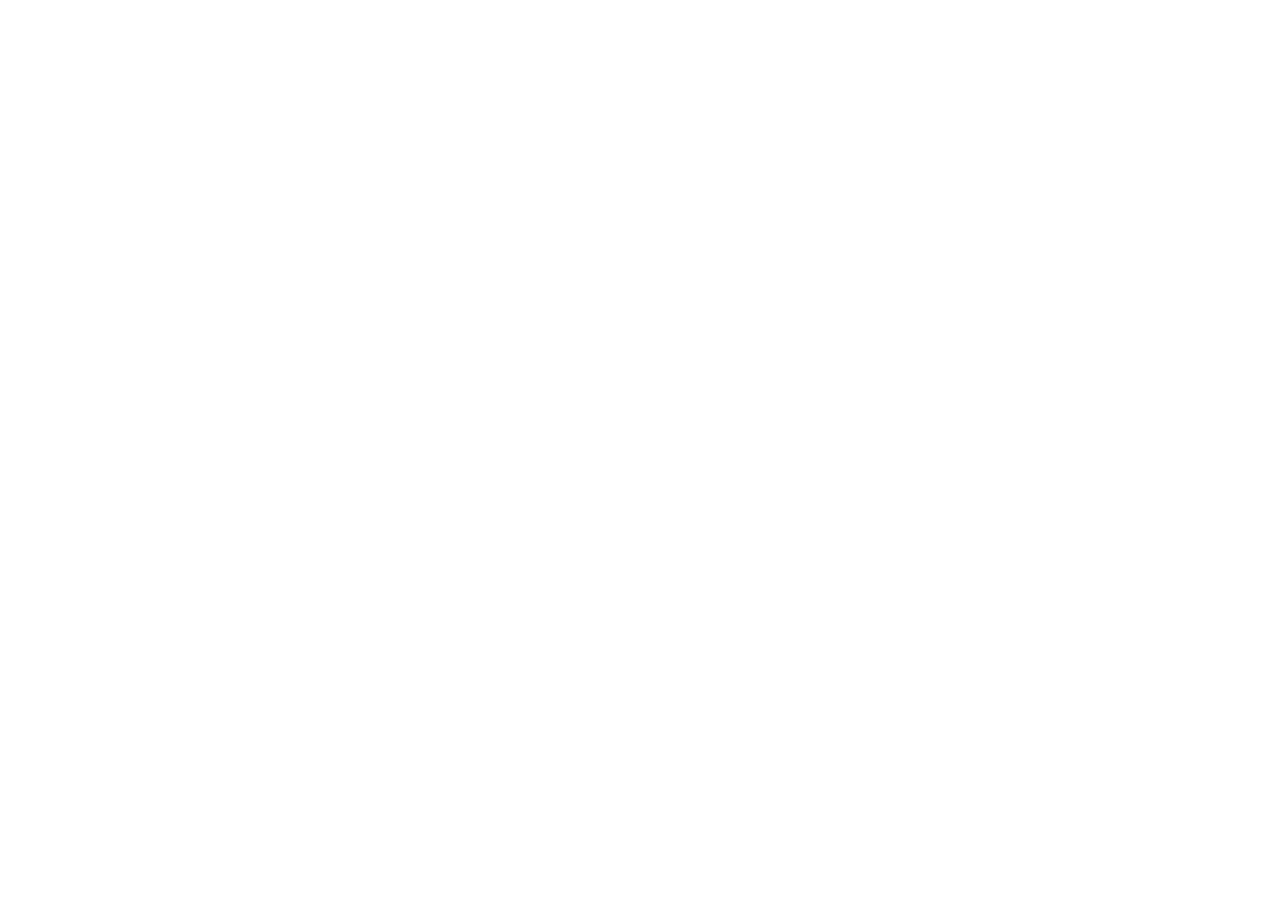
==== index.html @ a4c80faf "Create index.html" ====
<!doctype html><html lang="en-GB"><head><meta charset="utf-8"><meta name="viewport" content="width=device-width,initial-scale=1"><title>Project Nightmare</title><link rel="stylesheet" href="css/main.css"></head><body data-page="dashboard"><div id="app"></div><script type="module" src="js/app.js"></script></body></html>
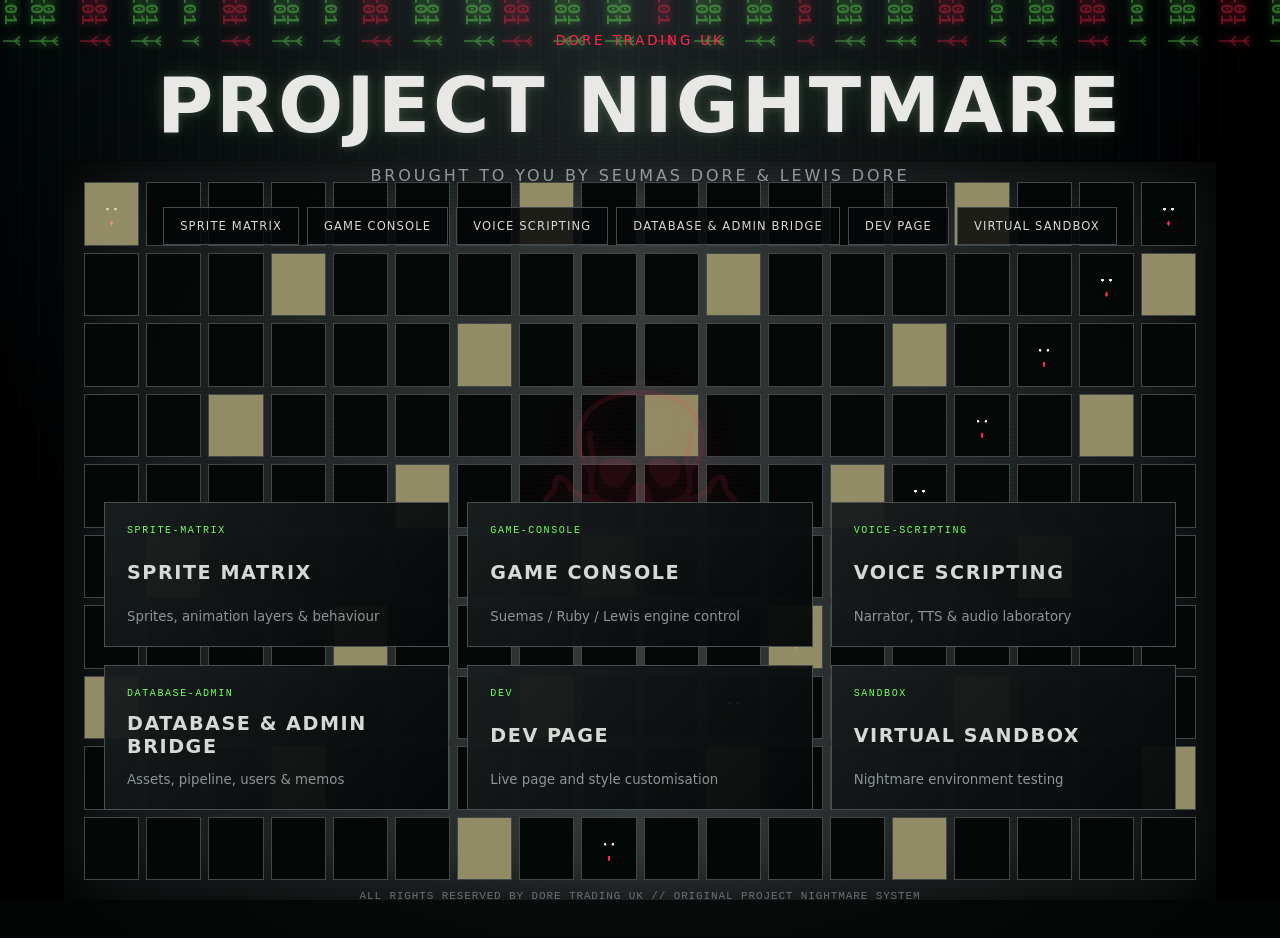
==== commit f5b2d0b8: "Enable Nightmare visual system on dashboard" ====
--- a/index.html
+++ b/index.html
@@ -1 +1 @@
-<!doctype html><html lang="en-GB"><head><meta charset="utf-8"><meta name="viewport" content="width=device-width,initial-scale=1"><title>Project Nightmare</title><link rel="stylesheet" href="css/main.css"></head><body data-page="dashboard"><div id="app"></div><script type="module" src="js/app.js"></script></body></html>+<!doctype html><html lang="en-GB"><head><meta charset="utf-8"><meta name="viewport" content="width=device-width,initial-scale=1"><title>Project Nightmare</title><link rel="stylesheet" href="css/main.css"><link rel="stylesheet" href="css/nightmare.css"></head><body data-page="dashboard"><div id="app"></div><script type="module" src="js/app.js"></script></body></html>
--- a/css/main.css
+++ b/css/main.css
@@ -0,0 +1 @@
+:root{--night:#050609;--panel:#0d1015;--panel2:#151a20;--ink:#d7d9dc;--muted:#777e87;--acid:#79ff4f;--blood:#ff304f;--signal:#42d9ff}*{box-sizing:border-box}html,body{margin:0;min-height:100%;background:var(--night);color:var(--ink);font-family:system-ui,sans-serif}a{color:inherit;text-decoration:none}.screen-card,.console-panel{border:1px solid #30363d;background:linear-gradient(145deg,var(--panel2),var(--panel));transition:.25s}.screen-card:hover,.console-panel:hover{transform:translateY(-3px);box-shadow:0 0 24px rgba(121,255,79,.18);border-color:var(--acid)}
--- a/css/nightmare.css
+++ b/css/nightmare.css
@@ -0,0 +1 @@
+:root{--black:#030405;--steel:#171b1d;--steel2:#242a2d;--acid:#72ff62;--red:#ff294d;--cyan:#61e7ff;--paper:#d7d9d5}body{overflow-x:hidden;background:#020303;color:var(--paper)}.nightmare-shell{position:relative;min-height:100vh;isolation:isolate;overflow:hidden;background:radial-gradient(circle at 50% 25%,#252a2b 0,#0d1011 45%,#020303 100%)}.nightmare-shell:before{content:"";position:fixed;inset:0;z-index:-4;background:linear-gradient(180deg,rgba(0,0,0,.15),rgba(0,0,0,.72)),repeating-linear-gradient(90deg,transparent 0 18px,rgba(255,255,255,.018) 19px 20px),linear-gradient(90deg,#111718,#303638 48%,#0a0d0e);filter:contrast(1.12)}.nightmare-shell:after{content:"";position:fixed;inset:0;z-index:-1;pointer-events:none;background:radial-gradient(ellipse at center,transparent 35%,rgba(0,0,0,.72) 100%),repeating-linear-gradient(0deg,rgba(255,255,255,.012) 0 1px,transparent 1px 4px);mix-blend-mode:screen}.nightmare-header{position:relative;z-index:5;padding:30px 5vw 10px;text-align:center;text-transform:uppercase;letter-spacing:.18em}.nightmare-header h1{font-size:clamp(2.4rem,6vw,6rem);margin:.15em 0;color:#e8e9e6;text-shadow:0 0 8px rgba(255,255,255,.18),0 0 28px rgba(114,255,98,.12)}.nightmare-header small{color:var(--red)}.nightmare-header p{color:#92999b}.nightmare-nav{display:flex;flex-wrap:wrap;justify-content:center;gap:8px;margin:22px auto;max-width:1100px}.nightmare-nav a{padding:11px 16px;border:1px solid #454c4e;background:rgba(5,7,8,.82);font-size:.72rem;letter-spacing:.1em;transition:.2s}.nightmare-nav a:hover{border-color:var(--acid);color:var(--acid);box-shadow:0 0 18px rgba(114,255,98,.3),inset 0 0 18px rgba(114,255,98,.06);transform:translateY(-2px)}.building{position:fixed;z-index:-3;inset:18% 5% 0;display:grid;grid-template-columns:repeat(18,1fr);grid-template-rows:repeat(10,1fr);gap:7px;padding:20px;background:linear-gradient(90deg,#111516,#363b3c 50%,#111415);box-shadow:inset 0 0 80px #000}.window{position:relative;background:#050606;border:1px solid #414647;overflow:hidden}.window.light:after{content:"";position:absolute;inset:0;background:#c8c08a;opacity:.72;animation:flicker 3.7s infinite}.window.face:before{content:"";position:absolute;inset:15% 25%;background:radial-gradient(circle at 35% 40%,#eee 0 4%,transparent 5%),radial-gradient(circle at 65% 40%,#eee 0 4%,transparent 5%),radial-gradient(ellipse at 50% 73%,var(--red) 0 5%,transparent 7%);filter:blur(.2px);animation:watch 5s infinite}.code-rain{position:fixed;inset:0;z-index:1;pointer-events:none;overflow:hidden;opacity:.42}.glyph{position:absolute;top:-15vh;color:var(--acid);font:700 18px monospace;writing-mode:vertical-rl;animation:rain linear infinite;text-shadow:0 0 9px var(--acid)}.glyph:nth-child(3n){color:var(--red);text-shadow:0 0 9px var(--red)}.jester{position:fixed;z-index:2;left:50%;top:54%;transform:translate(-50%,-50%);font-size:min(22vw,250px);color:var(--red);filter:drop-shadow(0 0 16px #f24);opacity:.12;animation:jesterPulse 2.8s steps(3) infinite}.screen-grid{position:relative;z-index:4;display:grid;grid-template-columns:repeat(3,minmax(0,1fr));gap:18px;max-width:1200px;margin:25vh auto 80px;padding:0 5vw}.screen-card{min-height:145px;padding:22px;display:flex;flex-direction:column;justify-content:space-between;background:linear-gradient(135deg,rgba(25,30,31,.96),rgba(5,7,8,.96));border:1px solid #4a5051;position:relative;overflow:hidden}.screen-card:before{content:"";position:absolute;inset:0;background:linear-gradient(120deg,transparent 35%,rgba(114,255,98,.08) 50%,transparent 65%);transform:translateX(-120%);transition:.5s}.screen-card:hover:before{transform:translateX(120%)}.screen-card:hover{border-color:var(--acid);box-shadow:0 0 28px rgba(114,255,98,.25),inset 0 0 30px rgba(114,255,98,.04);transform:translateY(-5px)}.screen-card span{font:10px monospace;color:var(--acid);letter-spacing:.16em}.screen-card strong{font-size:1.2rem;letter-spacing:.08em}.screen-card small{color:#8d9597}.dashboard-footer{position:relative;z-index:4;text-align:center;padding:0 5vw 35px;color:#687073;font:11px monospace;letter-spacing:.08em}.console-grid{position:relative;z-index:4;display:grid;grid-template-columns:repeat(2,minmax(0,1fr));gap:18px;max-width:1200px;margin:35px auto;padding:0 5vw}.console-panel{min-height:190px;padding:20px;background:rgba(9,12,13,.9);border:1px solid #3b4244;box-shadow:inset 0 0 35px rgba(0,0,0,.55)}.console-panel header{color:var(--acid);font:700 11px monospace;letter-spacing:.15em;margin-bottom:30px}@keyframes flicker{0%,18%,20%,24%,55%,100%{opacity:.7}19%,23%,54%{opacity:.08}}@keyframes watch{0%,30%,55%,100%{opacity:0}32%,53%{opacity:.9}}@keyframes rain{to{transform:translateY(125vh)}}@keyframes jesterPulse{0%,100%{transform:translate(-50%,-50%) scale(1);opacity:.08}50%{transform:translate(-50%,-50%) scale(1.06);opacity:.2}}@media(max-width:800px){.screen-grid,.console-grid{grid-template-columns:1fr}.building{inset:30% 2% 0;grid-template-columns:repeat(9,1fr)}.screen-grid{margin-top:18vh}}
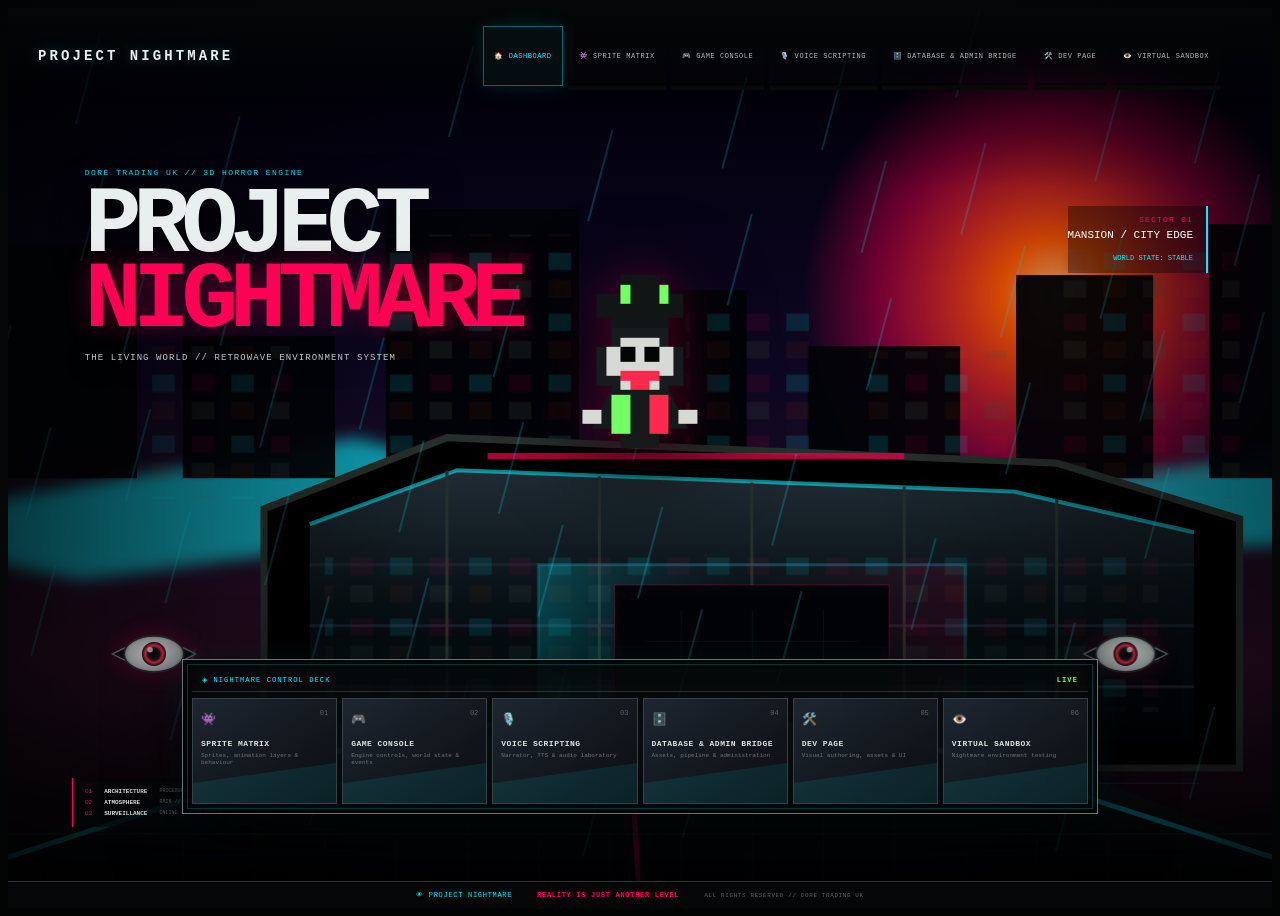
==== commit d92d5a1a: "Load dedicated cinematic dashboard styling" ====
--- a/index.html
+++ b/index.html
@@ -1 +1 @@
-<!doctype html><html lang="en-GB"><head><meta charset="utf-8"><meta name="viewport" content="width=device-width,initial-scale=1"><title>Project Nightmare</title><link rel="stylesheet" href="css/main.css"><link rel="stylesheet" href="css/nightmare.css"></head><body data-page="dashboard"><div id="app"></div><script type="module" src="js/app.js"></script></body></html>+<!doctype html><html lang="en-GB"><head><meta charset="utf-8"><meta name="viewport" content="width=device-width,initial-scale=1"><title>Project Nightmare</title><link rel="stylesheet" href="css/main.css"><link rel="stylesheet" href="css/nightmare.css"><link rel="stylesheet" href="css/dashboard.css"></head><body data-page="dashboard"><div id="app"></div><script type="module" src="js/app.js"></script></body></html>
--- a/css/main.css
+++ b/css/main.css
@@ -1 +1,21 @@
-:root{--night:#050609;--panel:#0d1015;--panel2:#151a20;--ink:#d7d9dc;--muted:#777e87;--acid:#79ff4f;--blood:#ff304f;--signal:#42d9ff}*{box-sizing:border-box}html,body{margin:0;min-height:100%;background:var(--night);color:var(--ink);font-family:system-ui,sans-serif}a{color:inherit;text-decoration:none}.screen-card,.console-panel{border:1px solid #30363d;background:linear-gradient(145deg,var(--panel2),var(--panel));transition:.25s}.screen-card:hover,.console-panel:hover{transform:translateY(-3px);box-shadow:0 0 24px rgba(121,255,79,.18);border-color:var(--acid)}+
+.pack-panel{grid-column:1/-1}.pack-toolbar{display:grid;grid-template-columns:1fr 2fr;gap:18px}.pack-actions{display:flex;flex-wrap:wrap;gap:8px;align-content:start}.pack-fields{display:grid;grid-template-columns:repeat(5,1fr);gap:8px}.pack-fields label{font:9px monospace;color:#7f898c}.pack-fields input,.pack-fields select{width:100%;margin-top:6px;padding:9px;background:#090c0d;border:1px solid #354043;color:#d8dcda}.pack-status{margin:16px 0 8px;padding:10px;border:1px solid #293234;background:#080b0c;color:#79ff4f;font:10px monospace;letter-spacing:.06em}.pack-table{max-height:250px;overflow:auto;border-top:1px solid #252d2f}.pack-row{display:grid;grid-template-columns:30px 1fr 160px;gap:10px;padding:9px;border-bottom:1px solid #20282a;background:#070a0b;font:10px monospace}.pack-row span{color:#42d9ff}.pack-row strong{overflow:hidden;text-overflow:ellipsis;white-space:nowrap}.pack-row small{color:#687477}.pack-footer{display:flex;gap:8px;align-items:center;flex-wrap:wrap;padding-top:14px}@media(max-width:1100px){.pack-toolbar{grid-template-columns:1fr}.pack-fields{grid-template-columns:repeat(2,1fr)}}@media(max-width:600px){.pack-fields{grid-template-columns:1fr}.pack-row{grid-template-columns:25px 1fr}.pack-row small{display:none}}
+
+
+/* ASSET DATABASE CONSOLE */
+.asset-console{padding:22px;display:grid;gap:18px;max-width:1500px;margin:auto}
+.asset-console-head{display:flex;justify-content:space-between;gap:20px;align-items:flex-start;border-bottom:1px solid #293234;padding-bottom:16px}
+.asset-kicker{font:9px monospace;letter-spacing:.16em;color:#42d9ff}.asset-console-head h2{margin:7px 0 4px;font:700 25px monospace;letter-spacing:.08em}.asset-console-head p{margin:0;color:#778184;font:11px monospace}
+.console-leds{display:flex;align-items:center;gap:8px;font:9px monospace}.console-leds i{width:7px;height:7px;border-radius:50%;background:#79ff4f;box-shadow:0 0 9px #79ff4f;animation:dbPulse 1.8s infinite}.console-leds i:nth-child(2){animation-delay:.3s}.console-leds i:nth-child(3){animation-delay:.6s}.console-leds b{color:#79ff4f;margin-left:5px}
+.asset-console-frame{width:min(1050px,100%);margin:auto;padding:22px 28px 16px;background:linear-gradient(#161b1c,#080b0c);border:1px solid #3b4547;border-radius:7px;box-shadow:0 22px 55px #000a,inset 0 0 40px #000;position:relative}
+.crt-screen{height:310px;border:12px solid #252c2e;border-radius:20px 20px 13px 13px;background:#03100d;box-shadow:inset 0 0 35px #000,inset 0 0 5px #79ff4f,0 0 10px #000;overflow:hidden;position:relative;color:#79ff4f;font:11px monospace}
+.crt-screen:before{content:"";position:absolute;inset:0;background:radial-gradient(ellipse at center,#0a3329aa 0,#03100d 78%);pointer-events:none}.crt-scanlines{position:absolute;inset:0;background:repeating-linear-gradient(0deg,#fff0 0,#fff0 3px,#79ff4f09 4px,#79ff4f09 5px);animation:dbScan 7s linear infinite;pointer-events:none}
+.crt-header{position:relative;z-index:2;display:flex;justify-content:space-between;padding:10px 15px;border-bottom:1px solid #215b4a;color:#8aff69;font-size:9px}.crt-main{position:relative;z-index:2;display:grid;grid-template-columns:1fr 180px;gap:20px;padding:20px}.terminal-line{margin:0 0 13px;text-shadow:0 0 7px #79ff4f}.terminal-line.dim{color:#4eaa8a}.terminal-line b{color:#d8ffce}.terminal-bar{height:8px;border:1px solid #286b58;margin-top:24px}.terminal-bar span{display:block;height:100%;width:0;background:#79ff4f;box-shadow:0 0 10px #79ff4f;transition:width .2s}.crt-map{border:1px solid #286b58;display:grid;grid-template-columns:1fr 1fr;padding:12px;gap:9px;align-content:center;text-align:center;color:#4eaa8a}.crt-map b{grid-column:1/-1;font-size:55px;color:#79ff4f;text-shadow:0 0 12px #79ff4f;animation:dbSpin 5s linear infinite}
+.floppy-drive{height:54px;margin:10px auto 0;width:430px;max-width:80%;border:2px solid #252c2e;border-radius:2px;background:#111718;box-shadow:inset 0 0 10px #000;position:relative}.floppy-slot{position:absolute;top:8px;left:14%;right:14%;height:8px;background:#020303;border:1px solid #333}.floppy-label{position:absolute;left:20px;bottom:9px;font:7px monospace;color:#5c676a;letter-spacing:.12em}.floppy-light{position:absolute;right:20px;bottom:10px;width:6px;height:6px;background:#79ff4f;box-shadow:0 0 8px #79ff4f;animation:dbPulse 1.2s infinite}.asset-intake-status{display:grid;grid-template-columns:minmax(0,1fr) auto;gap:18px;align-items:center;margin:10px auto 0;padding:10px 14px;width:min(760px,92%);min-height:58px;background:#090c0d;border:1px solid #394244;border-radius:2px;box-shadow:inset 0 0 12px #000}.asset-intake-progress{min-width:0}.asset-intake-status .terminal-progress-wrap{margin-top:0}.asset-complete-indicator{display:flex;align-items:center;gap:9px;min-width:205px;opacity:0;visibility:hidden;transform:translateY(3px);transition:opacity .2s ease,transform .2s ease}.asset-complete-indicator.complete{opacity:1;visibility:visible;transform:translateY(0)}.asset-complete-indicator>span:last-child{display:grid;gap:2px}.asset-complete-indicator strong{font:700 10px monospace;color:#72ff62;letter-spacing:.08em}.asset-complete-indicator small{font:8px monospace;color:#9ca6a8;white-space:nowrap}.asset-folder-icon{position:relative;display:block;width:32px;height:25px;background:#72ff62;border:2px solid #b7ffad;border-radius:2px;box-shadow:0 0 12px #72ff6255}.asset-folder-icon:before{content:"";position:absolute;left:2px;top:-6px;width:13px;height:7px;background:#72ff62;border:2px solid #b7ffad;border-bottom:0;border-radius:2px 2px 0 0}.asset-folder-icon i{position:absolute;inset:4px 3px 3px;background:#132117;border-radius:1px}.asset-folder-icon b{position:absolute;right:-7px;bottom:-7px;display:grid;place-items:center;width:18px;height:18px;border-radius:50%;background:#72ff62;color:#071108;border:2px solid #c5ffc0;font:900 12px monospace;box-shadow:0 0 8px #72ff62aa}
+.asset-console-controls{display:grid;grid-template-columns:1fr 1.25fr;gap:14px}.asset-console-actions{display:flex;gap:8px;flex-wrap:wrap;align-items:center}.console-button{padding:11px 14px;border:1px solid #374346;background:#0a0e0f;color:#b6c0c1;font:9px monospace;letter-spacing:.08em;cursor:pointer}.console-button:hover{border-color:#42d9ff;color:#42d9ff;box-shadow:0 0 12px #42d9ff22}.console-button.primary{border-color:#79ff4f;color:#79ff4f}.asset-console-actions label{font:8px monospace;color:#778184}.asset-console-actions select{display:block;margin-top:5px;background:#080b0c;color:#cbd1d1;border:1px solid #354043;padding:9px;font:9px monospace}
+.asset-dropbay{min-height:90px;border:1px dashed #3c5558;background:#070a0b;display:flex;flex-direction:column;align-items:center;justify-content:center;text-align:center;cursor:pointer;transition:.2s}.asset-dropbay:hover,.asset-dropbay.active{border-color:#79ff4f;background:#091510;box-shadow:inset 0 0 30px #79ff4f0c}.asset-dropbay.active{transform:scale(1.01)}.drop-glyph{font-size:25px;color:#79ff4f;text-shadow:0 0 10px #79ff4f}.asset-dropbay strong{font:10px monospace;letter-spacing:.1em;color:#d7dedf}.asset-dropbay small{margin-top:7px;color:#687477;font:9px monospace}
+.asset-console-lower{display:grid;grid-template-columns:1fr 1.5fr 1fr;gap:12px}.source-tree,.db-queue,.db-log{min-height:190px;max-height:300px;overflow:auto;background:#06090a;padding:10px;font:9px monospace}.source-tree span{display:block;padding:5px;color:#6f7d80;border-bottom:1px solid #141b1d}.source-tree span:hover{color:#79ff4f}.db-empty{padding:35px 10px;text-align:center;color:#465154}.db-queue-row{display:grid;grid-template-columns:25px 1fr;gap:3px 8px;padding:7px;border-bottom:1px solid #1a2224}.db-queue-row span{grid-row:1/3;color:#42d9ff}.db-queue-row strong{color:#c8d0d1;overflow:hidden;text-overflow:ellipsis;white-space:nowrap}.db-queue-row small{color:#79ff4f;overflow:hidden;text-overflow:ellipsis;white-space:nowrap}.db-queue-row em{grid-column:2;color:#667275;font-style:normal}.db-log div{padding:5px 0;border-bottom:1px solid #151b1d;color:#708084}.db-log div:first-child{color:#79ff4f}
+@keyframes dbPulse{50%{opacity:.35;transform:scale(.8)}}@keyframes dbScan{to{transform:translateY(5px)}}@keyframes dbSpin{to{transform:rotate(360deg)}}@media(max-width:900px){.asset-console-controls,.asset-console-lower{grid-template-columns:1fr}.crt-main{grid-template-columns:1fr}.crt-map{display:none}.crt-screen{height:280px}.floppy-drive{width:100%}}@media(max-width:600px){.asset-console{padding:10px}.asset-console-head{display:block}.console-leds{margin-top:12px}.asset-console-frame{padding:10px}.crt-screen{border-width:7px;height:260px}.crt-main{padding:12px}.terminal-line{font-size:9px}}
+
+/* INTERACTIVE MODULE CONSOLES */
+.screen-card b{display:block;margin-top:14px;color:#42d9ff;font:9px monospace;letter-spacing:.08em}.nightmare-nav a.active{border-color:#79ff4f;color:#79ff4f;box-shadow:0 0 12px #79ff4f22}.module-console{padding:22px;max-width:1250px;margin:auto}.module-console>header{border-bottom:1px solid #293234;padding-bottom:18px}.module-console>header span{color:#42d9ff;font:9px monospace;letter-spacing:.14em}.module-console h2{margin:7px 0;font:700 26px monospace}.module-console p{color:#788386;font:11px monospace}.module-actions{display:flex;gap:9px;flex-wrap:wrap;margin:18px 0}.console-button.fired{transform:translateY(2px);box-shadow:0 0 18px #79ff4f55}.module-stats{display:grid;grid-template-columns:repeat(3,1fr);gap:10px}.module-stats article{padding:15px;background:#080b0c;border:1px solid #273033}.module-stats small{display:block;color:#667376;font:8px monospace}.module-stats strong{display:block;margin-top:7px;color:#79ff4f;font:16px monospace}.module-workspace{display:grid;grid-template-columns:1fr 230px;gap:12px;margin-top:12px}.workspace-screen,.module-workspace aside{min-height:180px;border:1px solid #293234;background:#06090a;padding:18px;font:10px monospace}.workspace-screen{box-shadow:inset 0 0 30px #79ff4f08}.workspace-screen span{color:#79ff4f;text-shadow:0 0 7px #79ff4f}.workspace-screen p{line-height:1.7}.module-workspace aside strong{display:block;color:#42d9ff;margin-bottom:12px}.module-workspace aside a{display:block;color:#aeb8b9;padding:9px 0;border-bottom:1px solid #192022;text-decoration:none}.module-workspace aside a:hover{color:#79ff4f}.module-launch{padding:25px;background:#06090a;border:1px solid #293234}.module-launch p{line-height:1.7}.module-stats{font:9px monospace;color:#79ff4f}.module-stats span{padding:12px;border:1px solid #273033;background:#080b0c}@media(max-width:700px){.module-stats{grid-template-columns:1fr}.module-workspace{grid-template-columns:1fr}}
--- a/css/nightmare.css
+++ b/css/nightmare.css
@@ -1 +1,119 @@
-:root{--black:#030405;--steel:#171b1d;--steel2:#242a2d;--acid:#72ff62;--red:#ff294d;--cyan:#61e7ff;--paper:#d7d9d5}body{overflow-x:hidden;background:#020303;color:var(--paper)}.nightmare-shell{position:relative;min-height:100vh;isolation:isolate;overflow:hidden;background:radial-gradient(circle at 50% 25%,#252a2b 0,#0d1011 45%,#020303 100%)}.nightmare-shell:before{content:"";position:fixed;inset:0;z-index:-4;background:linear-gradient(180deg,rgba(0,0,0,.15),rgba(0,0,0,.72)),repeating-linear-gradient(90deg,transparent 0 18px,rgba(255,255,255,.018) 19px 20px),linear-gradient(90deg,#111718,#303638 48%,#0a0d0e);filter:contrast(1.12)}.nightmare-shell:after{content:"";position:fixed;inset:0;z-index:-1;pointer-events:none;background:radial-gradient(ellipse at center,transparent 35%,rgba(0,0,0,.72) 100%),repeating-linear-gradient(0deg,rgba(255,255,255,.012) 0 1px,transparent 1px 4px);mix-blend-mode:screen}.nightmare-header{position:relative;z-index:5;padding:30px 5vw 10px;text-align:center;text-transform:uppercase;letter-spacing:.18em}.nightmare-header h1{font-size:clamp(2.4rem,6vw,6rem);margin:.15em 0;color:#e8e9e6;text-shadow:0 0 8px rgba(255,255,255,.18),0 0 28px rgba(114,255,98,.12)}.nightmare-header small{color:var(--red)}.nightmare-header p{color:#92999b}.nightmare-nav{display:flex;flex-wrap:wrap;justify-content:center;gap:8px;margin:22px auto;max-width:1100px}.nightmare-nav a{padding:11px 16px;border:1px solid #454c4e;background:rgba(5,7,8,.82);font-size:.72rem;letter-spacing:.1em;transition:.2s}.nightmare-nav a:hover{border-color:var(--acid);color:var(--acid);box-shadow:0 0 18px rgba(114,255,98,.3),inset 0 0 18px rgba(114,255,98,.06);transform:translateY(-2px)}.building{position:fixed;z-index:-3;inset:18% 5% 0;display:grid;grid-template-columns:repeat(18,1fr);grid-template-rows:repeat(10,1fr);gap:7px;padding:20px;background:linear-gradient(90deg,#111516,#363b3c 50%,#111415);box-shadow:inset 0 0 80px #000}.window{position:relative;background:#050606;border:1px solid #414647;overflow:hidden}.window.light:after{content:"";position:absolute;inset:0;background:#c8c08a;opacity:.72;animation:flicker 3.7s infinite}.window.face:before{content:"";position:absolute;inset:15% 25%;background:radial-gradient(circle at 35% 40%,#eee 0 4%,transparent 5%),radial-gradient(circle at 65% 40%,#eee 0 4%,transparent 5%),radial-gradient(ellipse at 50% 73%,var(--red) 0 5%,transparent 7%);filter:blur(.2px);animation:watch 5s infinite}.code-rain{position:fixed;inset:0;z-index:1;pointer-events:none;overflow:hidden;opacity:.42}.glyph{position:absolute;top:-15vh;color:var(--acid);font:700 18px monospace;writing-mode:vertical-rl;animation:rain linear infinite;text-shadow:0 0 9px var(--acid)}.glyph:nth-child(3n){color:var(--red);text-shadow:0 0 9px var(--red)}.jester{position:fixed;z-index:2;left:50%;top:54%;transform:translate(-50%,-50%);font-size:min(22vw,250px);color:var(--red);filter:drop-shadow(0 0 16px #f24);opacity:.12;animation:jesterPulse 2.8s steps(3) infinite}.screen-grid{position:relative;z-index:4;display:grid;grid-template-columns:repeat(3,minmax(0,1fr));gap:18px;max-width:1200px;margin:25vh auto 80px;padding:0 5vw}.screen-card{min-height:145px;padding:22px;display:flex;flex-direction:column;justify-content:space-between;background:linear-gradient(135deg,rgba(25,30,31,.96),rgba(5,7,8,.96));border:1px solid #4a5051;position:relative;overflow:hidden}.screen-card:before{content:"";position:absolute;inset:0;background:linear-gradient(120deg,transparent 35%,rgba(114,255,98,.08) 50%,transparent 65%);transform:translateX(-120%);transition:.5s}.screen-card:hover:before{transform:translateX(120%)}.screen-card:hover{border-color:var(--acid);box-shadow:0 0 28px rgba(114,255,98,.25),inset 0 0 30px rgba(114,255,98,.04);transform:translateY(-5px)}.screen-card span{font:10px monospace;color:var(--acid);letter-spacing:.16em}.screen-card strong{font-size:1.2rem;letter-spacing:.08em}.screen-card small{color:#8d9597}.dashboard-footer{position:relative;z-index:4;text-align:center;padding:0 5vw 35px;color:#687073;font:11px monospace;letter-spacing:.08em}.console-grid{position:relative;z-index:4;display:grid;grid-template-columns:repeat(2,minmax(0,1fr));gap:18px;max-width:1200px;margin:35px auto;padding:0 5vw}.console-panel{min-height:190px;padding:20px;background:rgba(9,12,13,.9);border:1px solid #3b4244;box-shadow:inset 0 0 35px rgba(0,0,0,.55)}.console-panel header{color:var(--acid);font:700 11px monospace;letter-spacing:.15em;margin-bottom:30px}@keyframes flicker{0%,18%,20%,24%,55%,100%{opacity:.7}19%,23%,54%{opacity:.08}}@keyframes watch{0%,30%,55%,100%{opacity:0}32%,53%{opacity:.9}}@keyframes rain{to{transform:translateY(125vh)}}@keyframes jesterPulse{0%,100%{transform:translate(-50%,-50%) scale(1);opacity:.08}50%{transform:translate(-50%,-50%) scale(1.06);opacity:.2}}@media(max-width:800px){.screen-grid,.console-grid{grid-template-columns:1fr}.building{inset:30% 2% 0;grid-template-columns:repeat(9,1fr)}.screen-grid{margin-top:18vh}}+:root{--black:#030405;--steel:#171b1d;--steel2:#242a2d;--acid:#72ff62;--red:#ff294d;--cyan:#61e7ff;--paper:#d7d9d5}body{overflow-x:hidden;background:#020303;color:var(--paper)}.nightmare-shell{position:relative;min-height:100vh;isolation:isolate;overflow:hidden;background:radial-gradient(circle at 50% 25%,#252a2b 0,#0d1011 45%,#020303 100%)}.nightmare-shell:before{content:"";position:fixed;inset:0;z-index:-4;background:linear-gradient(180deg,rgba(0,0,0,.15),rgba(0,0,0,.72)),repeating-linear-gradient(90deg,transparent 0 18px,rgba(255,255,255,.018) 19px 20px),linear-gradient(90deg,#111718,#303638 48%,#0a0d0e);filter:contrast(1.12)}.nightmare-shell:after{content:"";position:fixed;inset:0;z-index:-1;pointer-events:none;background:radial-gradient(ellipse at center,transparent 35%,rgba(0,0,0,.72) 100%),repeating-linear-gradient(0deg,rgba(255,255,255,.012) 0 1px,transparent 1px 4px);mix-blend-mode:screen}.nightmare-header{position:relative;z-index:5;padding:30px 5vw 10px;text-align:center;text-transform:uppercase;letter-spacing:.18em}.nightmare-header h1{font-size:clamp(2.4rem,6vw,6rem);margin:.15em 0;color:#e8e9e6;text-shadow:0 0 8px rgba(255,255,255,.18),0 0 28px rgba(114,255,98,.12)}.nightmare-header small{color:var(--red)}.nightmare-header p{color:#92999b}.nightmare-nav{display:flex;flex-wrap:wrap;justify-content:center;gap:8px;margin:22px auto;max-width:1100px}.nightmare-nav a{padding:11px 16px;border:1px solid #454c4e;background:rgba(5,7,8,.82);font-size:.72rem;letter-spacing:.1em;transition:.2s}.nightmare-nav a:hover{border-color:var(--acid);color:var(--acid);box-shadow:0 0 18px rgba(114,255,98,.3),inset 0 0 18px rgba(114,255,98,.06);transform:translateY(-2px)}.building{position:fixed;z-index:-3;inset:18% 5% 0;display:grid;grid-template-columns:repeat(18,1fr);grid-template-rows:repeat(10,1fr);gap:7px;padding:20px;background:linear-gradient(90deg,#111516,#363b3c 50%,#111415);box-shadow:inset 0 0 80px #000}.window{position:relative;background:#050606;border:1px solid #414647;overflow:hidden}.window.light:after{content:"";position:absolute;inset:0;background:#c8c08a;opacity:.72;animation:flicker 3.7s infinite}.window.face:before{content:"";position:absolute;inset:15% 25%;background:radial-gradient(circle at 35% 40%,#eee 0 4%,transparent 5%),radial-gradient(circle at 65% 40%,#eee 0 4%,transparent 5%),radial-gradient(ellipse at 50% 73%,var(--red) 0 5%,transparent 7%);filter:blur(.2px);animation:watch 5s infinite}.code-rain{position:fixed;inset:0;z-index:1;pointer-events:none;overflow:hidden;opacity:.42}.glyph{position:absolute;top:-15vh;color:var(--acid);font:700 18px monospace;writing-mode:vertical-rl;animation:rain linear infinite;text-shadow:0 0 9px var(--acid)}.glyph:nth-child(3n){color:var(--red);text-shadow:0 0 9px var(--red)}.jester{position:fixed;z-index:2;left:50%;top:54%;transform:translate(-50%,-50%);font-size:min(22vw,250px);color:var(--red);filter:drop-shadow(0 0 16px #f24);opacity:.12;animation:jesterPulse 2.8s steps(3) infinite}.screen-grid{position:relative;z-index:4;display:grid;grid-template-columns:repeat(3,minmax(0,1fr));gap:18px;max-width:1200px;margin:25vh auto 80px;padding:0 5vw}.screen-card{min-height:145px;padding:22px;display:flex;flex-direction:column;justify-content:space-between;background:linear-gradient(135deg,rgba(25,30,31,.96),rgba(5,7,8,.96));border:1px solid #4a5051;position:relative;overflow:hidden}.screen-card:before{content:"";position:absolute;inset:0;background:linear-gradient(120deg,transparent 35%,rgba(114,255,98,.08) 50%,transparent 65%);transform:translateX(-120%);transition:.5s}.screen-card:hover:before{transform:translateX(120%)}.screen-card:hover{border-color:var(--acid);box-shadow:0 0 28px rgba(114,255,98,.25),inset 0 0 30px rgba(114,255,98,.04);transform:translateY(-5px)}.screen-card span{font:10px monospace;color:var(--acid);letter-spacing:.16em}.screen-card strong{font-size:1.2rem;letter-spacing:.08em}.screen-card small{color:#8d9597}.dashboard-footer{position:relative;z-index:4;text-align:center;padding:0 5vw 35px;color:#687073;font:11px monospace;letter-spacing:.08em}.console-grid{position:relative;z-index:4;display:grid;grid-template-columns:repeat(2,minmax(0,1fr));gap:18px;max-width:1200px;margin:35px auto;padding:0 5vw}.console-panel{min-height:190px;padding:20px;background:rgba(9,12,13,.9);border:1px solid #3b4244;box-shadow:inset 0 0 35px rgba(0,0,0,.55)}.console-panel header{color:var(--acid);font:700 11px monospace;letter-spacing:.15em;margin-bottom:30px}@keyframes flicker{0%,18%,20%,24%,55%,100%{opacity:.7}19%,23%,54%{opacity:.08}}@keyframes watch{0%,30%,55%,100%{opacity:0}32%,53%{opacity:.9}}@keyframes rain{to{transform:translateY(125vh)}}@keyframes jesterPulse{0%,100%{transform:translate(-50%,-50%) scale(1);opacity:.08}50%{transform:translate(-50%,-50%) scale(1.06);opacity:.2}}@media(max-width:800px){.screen-grid,.console-grid{grid-template-columns:1fr}.building{inset:30% 2% 0;grid-template-columns:repeat(9,1fr)}.screen-grid{margin-top:18vh}}
+.surveillance-status{position:fixed;right:18px;top:18px;z-index:8;padding:8px 12px;border:1px solid #394144;background:rgba(3,5,6,.84);font:10px monospace;letter-spacing:.12em;color:#8d9597;box-shadow:inset 0 0 15px rgba(114,255,98,.04)}.status-dot{display:inline-block;width:7px;height:7px;border-radius:50%;background:var(--acid);box-shadow:0 0 10px var(--acid);animation:signalPulse 1.4s steps(2) infinite}.jester{width:min(24vw,280px);height:min(30vw,340px);display:grid;place-items:center}.jester img{width:100%;height:100%;image-rendering:pixelated;filter:drop-shadow(0 0 10px rgba(255,41,77,.45)) drop-shadow(0 0 18px rgba(114,255,98,.2));animation:jesterPulse 2.8s steps(4) infinite}.jester:after{content:"";position:absolute;inset:-25%;background:repeating-linear-gradient(0deg,transparent 0 6px,rgba(114,255,98,.08) 7px 8px);mix-blend-mode:screen;animation:scanJester 1.8s linear infinite;pointer-events:none}.window.face:before{background:radial-gradient(circle at 35% 40%,#eee 0 4%,transparent 5%),radial-gradient(circle at 65% 40%,#eee 0 4%,transparent 5%),radial-gradient(ellipse at 50% 73%,var(--red) 0 5%,transparent 7%);}.screen-card:after{content:"ACCESS // '+CARD SYSTEM+'";position:absolute;right:10px;bottom:8px;font:8px monospace;color:#4e5759;letter-spacing:.1em}@keyframes signalPulse{50%{opacity:.25}}@keyframes scanJester{to{transform:translateY(35px)}}
+
+/* LIVE INTERFACE CONTROLS */
+.nightmare-nav a,.screen-card,.console-button{cursor:pointer;user-select:none}
+.nightmare-nav a{display:inline-flex;align-items:center;justify-content:center;min-height:42px;text-decoration:none;color:#d7d9d5;font-weight:700;box-shadow:inset 0 -2px 0 rgba(0,0,0,.5),0 4px 0 #070909}
+.nightmare-nav a:active{transform:translateY(2px);box-shadow:inset 0 0 14px rgba(114,255,98,.12)}
+.screen-card{color:var(--paper);text-decoration:none;min-height:175px}
+.screen-card b{padding-top:10px;border-top:1px solid #293234}
+.screen-card:hover b{color:var(--acid)}
+.console-button{display:inline-flex;align-items:center;justify-content:center;min-height:44px;text-decoration:none}
+.module-workspace aside a{cursor:pointer}
+
+
+/* LIVE DEVELOPMENT WORKBENCH */
+.live-console{position:relative;z-index:4;width:min(1400px,92vw);margin:34px auto 80px}
+.live-console-head{display:flex;justify-content:space-between;gap:24px;align-items:flex-start;padding:22px 0 18px;border-bottom:1px solid #293234}
+.live-kicker{color:var(--cyan);font:9px monospace;letter-spacing:.16em}
+.live-console-head h2{margin:8px 0 5px;font:700 clamp(28px,4vw,46px) monospace;letter-spacing:.08em;color:#e8e9e6}
+.live-console-head p{max-width:760px;margin:0;color:#818b8e;font:11px monospace;line-height:1.7}
+.live-signal{min-width:190px;padding:13px;border:1px solid #344043;background:rgba(3,6,7,.86);display:grid;grid-template-columns:10px 1fr;gap:4px 8px;font:8px monospace}
+.live-signal i{grid-row:1/3;width:7px;height:7px;border-radius:50%;background:var(--acid);box-shadow:0 0 10px var(--acid);animation:signalPulse 1.1s steps(2) infinite}
+.live-signal strong{color:var(--acid)}.live-signal small{color:#687477}
+.command-deck{margin-top:14px;padding:14px;background:linear-gradient(90deg,#080b0cdd,#111617dd);border:1px solid #30393b;box-shadow:inset 0 0 30px #000}
+.command-label{margin-bottom:9px;color:#5d696c;font:8px monospace;letter-spacing:.16em}
+.command-buttons{display:flex;gap:8px;flex-wrap:wrap}
+.live-button,.specific-panel button{padding:10px 14px;border:1px solid #3a4749;background:#080c0d;color:#c5cdce;font:9px monospace;letter-spacing:.08em;cursor:pointer;transition:.18s}
+.live-button:hover,.specific-panel button:hover{border-color:var(--acid);color:var(--acid);box-shadow:0 0 14px #79ff4f22}
+.live-button.primary{border-color:var(--acid);color:var(--acid)}.live-button.fired{transform:translateY(2px);box-shadow:0 0 18px #79ff4f55}
+.telemetry-grid{display:grid;grid-template-columns:repeat(4,1fr);gap:8px;margin-top:8px}
+.telemetry-grid article{position:relative;padding:13px;background:#06090add;border:1px solid #273033;overflow:hidden}
+.telemetry-grid article:after{content:"";position:absolute;left:0;bottom:0;width:100%;height:2px;background:var(--acid);opacity:.35;transform:scaleX(.35);transform-origin:left;animation:telemetryBar 2.5s ease-in-out infinite}
+.telemetry-grid small{display:block;color:#687477;font:8px monospace}.telemetry-grid strong{display:block;margin-top:7px;color:var(--acid);font:16px monospace}
+.live-workspace{display:grid;grid-template-columns:minmax(0,1fr) 275px;gap:10px;margin-top:10px}
+.live-viewport,.inspector,.specific-panel{background:#06090ae8;border:1px solid #2b3537;box-shadow:inset 0 0 35px #000}
+.live-viewport>header{display:flex;justify-content:space-between;padding:10px 13px;border-bottom:1px solid #202a2c;color:#42d9ff;font:8px monospace;letter-spacing:.12em}
+.live-viewport>header b{color:#667477;font-weight:400}
+.viewport-stage{position:relative;height:390px;overflow:hidden;background:radial-gradient(circle at 50% 45%,#18201f 0,#070a0b 52%,#020303 100%)}
+.stage-grid{position:absolute;inset:0;background:linear-gradient(rgba(114,255,98,.055) 1px,transparent 1px),linear-gradient(90deg,rgba(114,255,98,.055) 1px,transparent 1px);background-size:35px 35px;transform:perspective(420px) rotateX(55deg) scale(1.5);transform-origin:center bottom;opacity:.45}
+.scan-beam{position:absolute;left:0;right:0;height:2px;background:var(--acid);box-shadow:0 0 16px var(--acid);opacity:.35;animation:scanViewport 3.5s linear infinite}
+.stage-crosshair{position:absolute;left:50%;top:50%;transform:translate(-50%,-50%);font:30px monospace;color:#79ff4f55}
+.stage-entity{position:absolute;left:50%;top:52%;transform:translate(-50%,-50%);display:grid;justify-items:center;transition:.25s;filter:drop-shadow(0 0 9px rgba(255,41,77,.4))}
+.stage-entity img{width:150px;height:190px;image-rendering:pixelated}
+.stage-entity b{font:10px monospace;color:#d8dedd;letter-spacing:.15em}.stage-entity small{color:#ff294d;font:8px monospace}
+.stage-entity.entity-playing img{animation:entityGlitch .28s steps(2) infinite}
+.viewport-stage[data-signal="corrupted"] .stage-entity{filter:drop-shadow(8px 0 0 #ff294d88) drop-shadow(-8px 0 0 #61e7ff66)}
+.viewport-stage[data-signal="hostile"] .stage-entity{animation:hostileEntity .5s steps(2) infinite}
+.stage-readout{position:absolute;left:13px;bottom:12px;color:#526063;font:8px/1.7 monospace}.stage-readout strong{color:var(--acid)}
+.timeline{display:grid;grid-template-columns:45px 1fr 45px;gap:8px;align-items:center;padding:10px 12px;color:#586467;font:8px monospace}
+.timeline>div{height:5px;background:#1c2527;border:1px solid #303b3d;position:relative}.timeline i{display:block;height:100%;width:0;background:var(--acid);box-shadow:0 0 8px var(--acid)}.timeline b{position:absolute;top:-4px;left:0;width:3px;height:12px;background:#e8e9e6}
+.inspector{padding:14px}.inspector>header{padding-bottom:10px;border-bottom:1px solid #202a2c;color:var(--cyan);font:9px monospace;letter-spacing:.13em}
+.inspector-row{display:flex;justify-content:space-between;gap:8px;padding:11px 0;border-bottom:1px solid #151d1f;font:8px monospace}.inspector-row span{color:#596568}.inspector-row strong{color:#b8c1c2;text-align:right}
+.inspector-block{display:grid;gap:12px;padding:14px 0}.inspector-block label{color:#697477;font:8px monospace}.inspector-block input,.inspector-block select{display:block;width:100%;margin-top:7px;accent-color:var(--acid);background:#080c0d;color:#cbd1d1;border:1px solid #344043;padding:7px}
+.inspector-log{height:145px;overflow:auto;border-top:1px solid #202a2c;padding-top:8px;color:#566164;font:8px/1.8 monospace}.inspector-log div:first-child{color:var(--acid)}
+.module-specific{display:grid;grid-template-columns:1fr 1fr;gap:10px;margin-top:10px}.specific-panel{padding:14px}.specific-panel>header{margin-bottom:12px;color:var(--cyan);font:8px monospace;letter-spacing:.14em}
+.stack-row{display:grid;grid-template-columns:repeat(5,1fr);gap:6px}.stack-row span{padding:13px 5px;text-align:center;background:#0a0e0f;border:1px solid #263033;color:#7d888b;font:8px monospace}.stack-row span:first-child{border-color:var(--acid);color:var(--acid)}
+.control-strip,.event-chips,.voice-controls{display:flex;flex-wrap:wrap;gap:7px;align-items:center}.control-strip label,.voice-controls label{display:flex;align-items:center;gap:6px;padding:9px;color:#697477;background:#090d0e;border:1px solid #222c2e;font:8px monospace}
+.world-panel{min-height:200px}.mini-map{position:relative;height:155px;background:linear-gradient(#101719 1px,transparent 1px),linear-gradient(90deg,#101719 1px,transparent 1px);background-size:20px 20px;border:1px solid #263235;overflow:hidden}.map-hub{position:absolute;left:50%;top:50%;transform:translate(-50%,-50%);padding:8px;border:1px solid var(--acid);color:var(--acid);font:8px monospace}.world-node{position:absolute;width:7px;height:7px;border-radius:50%;background:#61e7ff;box-shadow:0 0 8px #61e7ff;animation:signalPulse 1.4s steps(2) infinite}.script-panel{grid-column:1/-1}.script-panel textarea{display:block;width:100%;height:115px;box-sizing:border-box;resize:vertical;background:#030607;border:1px solid #263234;color:#d7d9d5;padding:13px;outline:none;font:11px/1.6 monospace}.script-panel textarea:focus{border-color:var(--acid);box-shadow:inset 0 0 18px #79ff4f09}.voice-lines{display:grid;gap:5px;max-height:170px;overflow:auto}.voice-line{display:grid;grid-template-columns:28px 1fr auto;gap:8px;align-items:center;width:100%;text-align:left}.voice-line span{color:var(--cyan)}.voice-line strong{color:#bdc6c7;font:9px monospace}.voice-line small{color:#596467;font:7px monospace}.empty-lines{padding:24px;text-align:center;color:#4d585b;font:9px monospace}
+.event-flash:after{content:"";position:absolute;inset:0;background:#ff294d33;animation:eventFlash .55s steps(3)}
+@keyframes telemetryBar{50%{transform:scaleX(1)}}@keyframes scanViewport{from{top:-5px}to{top:100%}}@keyframes entityGlitch{0%,100%{transform:translateX(0)}50%{transform:translateX(4px)}}@keyframes hostileEntity{50%{transform:translate(-50%,-50%) scale(1.08) skewX(-3deg)}}@keyframes eventFlash{0%{opacity:1}100%{opacity:0}}
+@media(max-width:900px){.live-console{width:94vw}.live-console-head{display:block}.live-signal{margin-top:15px;width:max-content}.live-workspace{grid-template-columns:1fr}.inspector{display:grid;grid-template-columns:1fr 1fr;gap:0 14px}.inspector>header{grid-column:1/-1}.inspector-log{grid-column:1/-1}.module-specific{grid-template-columns:1fr}}
+@media(max-width:600px){.telemetry-grid{grid-template-columns:repeat(2,1fr)}.viewport-stage{height:300px}.stage-entity img{width:105px;height:135px}.stack-row{grid-template-columns:repeat(2,1fr)}.inspector{display:block}.inspector-log{margin-top:8px}.live-console{margin-top:20px}}
+
+.terminal-progress-wrap{display:grid;grid-template-columns:1fr auto;gap:10px;align-items:center;margin-top:10px}
+.terminal-progress{height:18px;background:#090c0d;border:1px solid #596164;border-radius:2px;overflow:hidden;box-shadow:inset 0 1px 3px #000}
+.terminal-progress span{display:block;width:0;height:100%;background:#72ff62;transition:width .12s linear;box-shadow:0 0 8px rgba(114,255,98,.45)}
+.terminal-progress-wrap strong{min-width:42px;text-align:right;color:#d7d9d5;font:700 11px monospace}
+.terminal-progress-stage{margin-top:5px;color:#72ff62;font:9px monospace;letter-spacing:.08em}
+
+/* BACKGROUND CODE RAIN — subdued behind working consoles */
+.code-rain,.matrix-rain,.code-rain-layer,.rain-layer{font-size:8px !important;line-height:1.05 !important;letter-spacing:.04em !important;opacity:.22;}
+.code-rain span,.matrix-rain span,.code-rain-layer span,.rain-layer span{display:block;transform:scaleY(.78);transform-origin:top center;}
+@media(max-width:900px){.code-rain,.matrix-rain,.code-rain-layer,.rain-layer{font-size:7px !important;opacity:.18;}}
+
+/* =========================================================
+   PROJECT NIGHTMARE // NEW DASHBOARD TEMPLATE
+   3D RETROWAVE + CYBER HORROR + INDUSTRIAL DECAY
+   ========================================================= */
+:root{
+  --pn-void:#0B0C10;--pn-slate:#1F2833;--pn-decay:#2C3531;--pn-olive:#4E5D4C;
+  --pn-pink:#FF0055;--pn-teal:#00F0FF;--pn-violet:#8B00FF;--pn-orange:#FF5500;
+}
+.pn-dashboard{position:relative;z-index:4;width:min(1480px,94vw);margin:0 auto 70px}
+.pn-hero{height:min(590px,62vw);min-height:430px;position:relative;overflow:hidden;border:1px solid #293a40;background:#0B0C10;box-shadow:0 0 50px #000,inset 0 0 80px #000;perspective:900px}
+.pn-hero-sky{position:absolute;inset:0;background:radial-gradient(circle at 73% 31%,#FF5500 0 3%,transparent 11%),linear-gradient(180deg,#080713 0%,#120b25 34%,#24122d 57%,#0B0C10 100%)}
+.pn-sun{position:absolute;width:180px;height:180px;right:17%;top:18%;border-radius:50%;background:repeating-linear-gradient(180deg,#FF5500 0 7px,#ff8b3d 8px 12px);box-shadow:0 0 55px #FF550066;opacity:.85}
+.pn-city{position:absolute;inset:30% 0 19%;background:linear-gradient(90deg,transparent 0 4%,#0b1116 4% 10%,transparent 10% 13%,#11191f 13% 20%,transparent 20% 24%,#0a1117 24% 31%,transparent 31% 36%,#11171d 36% 44%,transparent 44% 48%,#0c1218 48% 55%,transparent 55% 59%,#131b20 59% 67%,transparent 67% 71%,#0b1218 71% 78%,transparent 78% 82%,#11171c 82% 90%,transparent 90%);filter:drop-shadow(0 -20px 20px #00F0FF11)}
+.pn-city:after{content:"";position:absolute;inset:35% 0 0;background:repeating-linear-gradient(90deg,transparent 0 18px,#00F0FF22 19px 20px),repeating-linear-gradient(90deg,transparent 0 46px,#FF005522 47px 48px);mask-image:linear-gradient(180deg,transparent,#000)}
+.pn-road{position:absolute;left:-5%;right:-5%;bottom:-18%;height:45%;background:linear-gradient(165deg,transparent 0 38%,#1F2833 39% 41%,#0B0C10 42% 100%);transform:rotateX(53deg);transform-origin:bottom;box-shadow:0 -30px 80px #00F0FF16}
+.pn-road:after{content:"";position:absolute;inset:35% 0 0;background:repeating-linear-gradient(90deg,transparent 0 11%,#00F0FF 11.1% 11.3%,transparent 11.4% 24%,#FF0055 24.1% 24.3%,transparent 24.4% 100%);opacity:.55;filter:blur(1px)}
+.pn-hero-grid{position:absolute;inset:48% 0 0;background:linear-gradient(#00F0FF1a 1px,transparent 1px),linear-gradient(90deg,#00F0FF1a 1px,transparent 1px);background-size:46px 30px;transform:perspective(400px) rotateX(56deg);transform-origin:center top;opacity:.55}
+.pn-hero-scan{position:absolute;inset:0;background:repeating-linear-gradient(0deg,transparent 0 5px,#00F0FF08 6px 7px);mix-blend-mode:screen;pointer-events:none}
+.pn-hero-copy{position:absolute;left:5%;top:13%;max-width:650px;text-shadow:0 3px 25px #000}
+.pn-hero-copy>span{color:#00F0FF;font:700 10px monospace;letter-spacing:.18em}
+.pn-hero-copy h2{margin:15px 0 8px;font:900 clamp(36px,6vw,82px)/.9 monospace;letter-spacing:-.06em;color:#f5f7f7}
+.pn-hero-copy h2 em{font-style:normal;color:#FF0055;text-shadow:0 0 20px #FF005555}
+.pn-hero-copy p{color:#b5c0c2;font:12px monospace;letter-spacing:.08em}
+.pn-status{display:flex;align-items:center;gap:9px;margin-top:22px;color:#72ff62;font:9px monospace;letter-spacing:.1em}
+.pn-status i{width:8px;height:8px;border-radius:50%;background:#72ff62;box-shadow:0 0 14px #72ff62;animation:signalPulse 1.2s steps(2) infinite}
+.pn-status b{color:#6f7b7f;font-weight:400}
+.pn-facility{position:absolute;right:5%;bottom:18%;padding:15px 20px;border:1px solid #00F0FF66;background:#0B0C10d9;box-shadow:0 0 22px #00F0FF11;text-align:center;color:#00F0FF;font:9px monospace;transform:skewY(-2deg)}
+.pn-facility span{display:block;font:900 44px monospace;color:#FF0055;text-shadow:0 0 15px #FF005555}.pn-facility small{display:block;line-height:1.5}.pn-facility b{color:#FF5500;font-size:7px;letter-spacing:.2em}
+.pn-hud-corner{position:absolute;bottom:15px;color:#506064;font:8px/1.6 monospace;letter-spacing:.08em}.pn-hud-left{left:18px}.pn-hud-right{right:18px;text-align:right}
+.pn-section-head{display:grid;grid-template-columns:auto 1fr auto;gap:20px;align-items:end;padding:25px 3px 12px;border-bottom:1px solid #27363a}.pn-section-head span{color:#00F0FF;font:8px monospace;letter-spacing:.15em}.pn-section-head strong{font:700 18px monospace;color:#e8eded;letter-spacing:.08em}.pn-section-head small{color:#667477;font:8px monospace}
+.pn-card-grid{display:grid;grid-template-columns:repeat(3,1fr);gap:10px;margin-top:10px}
+.pn-card{position:relative;min-height:155px;padding:18px;display:flex;flex-direction:column;justify-content:space-between;overflow:hidden;text-decoration:none;color:#e8eded;background:linear-gradient(145deg,#1F2833f0,#0B0C10f5);border:1px solid #35464b;box-shadow:inset 0 0 25px #000,0 8px 22px #0007;transition:.22s;transform-style:preserve-3d}
+.pn-card:before{content:"";position:absolute;inset:0;background:linear-gradient(120deg,transparent 25%,#00F0FF18 50%,transparent 75%);transform:translateX(-120%);transition:.45s}
+.pn-card:after{content:"";position:absolute;right:-35px;top:-35px;width:90px;height:90px;border:1px solid #FF005544;border-radius:50%;box-shadow:0 0 25px #FF005522}
+.pn-card:hover{border-color:#00F0FF;transform:translateY(-5px) rotateX(2deg);box-shadow:0 0 28px #00F0FF18,0 14px 28px #000}
+.pn-card:hover:before{transform:translateX(120%)}.pn-card>span{position:relative;color:#00F0FF;font:8px monospace;letter-spacing:.12em}.pn-card strong{position:relative;font:700 16px monospace;letter-spacing:.05em}.pn-card small{position:relative;color:#78888b;font:9px monospace}.pn-card b{position:relative;padding-top:9px;border-top:1px solid #27363a;color:#FF0055;font:8px monospace;letter-spacing:.12em}
+.pn-lower{display:grid;grid-template-columns:2fr 1fr;gap:10px;margin-top:10px}.pn-panel{background:#0B0C10e8;border:1px solid #29383d;box-shadow:inset 0 0 35px #000;padding:16px}.pn-panel header{display:flex;align-items:end;justify-content:space-between;gap:12px;margin-bottom:13px}.pn-panel header span{color:#FF5500;font:8px monospace;letter-spacing:.14em}.pn-panel header strong{color:#e6ebeb;font:700 12px monospace}
+.pn-scene-grid{display:grid;grid-template-columns:repeat(4,1fr);gap:7px}.pn-scene{height:120px;position:relative;overflow:hidden;border:1px solid #334147;background:#1F2833;display:flex;flex-direction:column;justify-content:end;padding:9px;box-shadow:inset 0 -50px 50px #000}
+.pn-scene:before{content:"";position:absolute;inset:0;background:radial-gradient(circle at 65% 35%,#00F0FF44,transparent 18%),linear-gradient(145deg,#2C3531,#0B0C10 62%,#FF005522);opacity:.9}.pn-scene:after{content:"";position:absolute;inset:60% -20% -20%;background:linear-gradient(165deg,#00F0FF55,#FF005555);transform:skewY(-15deg);filter:blur(4px)}
+.pn-scene.corridor:before{background:repeating-linear-gradient(90deg,#0B0C10 0 16px,#2C3531 17px 20px),linear-gradient(#FF005544,#00F0FF22)}.pn-scene.control:before{background:radial-gradient(circle at 50% 40%,#00F0FF66,transparent 30%),#2C3531}.pn-scene.roof:before{background:radial-gradient(circle at 70% 25%,#FF5500 0 7%,transparent 8%),linear-gradient(180deg,#8B00FF55,#0B0C10 70%)}
+.pn-scene b,.pn-scene small{position:relative;z-index:2}.pn-scene b{color:#f0f4f4;font:8px monospace;letter-spacing:.08em}.pn-scene small{margin-top:4px;color:#00F0FF;font:7px monospace}
+.pn-palette-grid{display:grid;grid-template-columns:1fr 1fr;gap:7px}.pn-swatch{display:grid;grid-template-columns:32px 1fr;gap:0 8px;align-items:center;padding:6px;border:1px solid #263438;background:#080b0d}.pn-swatch i{grid-row:1/3;width:28px;height:28px;background:var(--sw);box-shadow:0 0 10px color-mix(in srgb,var(--sw) 35%,transparent)}.pn-swatch span{font:8px monospace;color:#dbe1e1}.pn-swatch small{font:6px monospace;color:#667477;white-space:nowrap;overflow:hidden;text-overflow:ellipsis}.pn-swatch[data-group="GLITCH"] span{color:#00F0FF}.pn-swatch[data-group="HORIZON"] span{color:#FF5500}
+.pn-footer{display:flex;align-items:center;justify-content:space-between;gap:12px;margin-top:16px;padding:14px 4px;color:#657276;font:8px monospace;letter-spacing:.1em;border-top:1px solid #263438}.pn-footer span{color:#00F0FF}.pn-footer b{color:#FF0055}.pn-footer small{color:#4f5b5e}
+@media(max-width:1000px){.pn-card-grid{grid-template-columns:repeat(2,1fr)}.pn-lower{grid-template-columns:1fr}.pn-scene-grid{grid-template-columns:repeat(2,1fr)}.pn-hero{height:560px}.pn-sun{right:12%}}
+@media(max-width:650px){.pn-dashboard{width:96vw}.pn-hero{height:620px;min-height:0}.pn-hero-copy{left:6%;right:6%;top:9%}.pn-hero-copy h2{font-size:38px}.pn-facility{right:6%;bottom:14%}.pn-hud-corner{display:none}.pn-card-grid{grid-template-columns:1fr}.pn-scene-grid{grid-template-columns:1fr 1fr}.pn-section-head{grid-template-columns:1fr}.pn-section-head small{display:none}.pn-footer{display:grid;grid-template-columns:1fr 1fr}.pn-footer small{grid-column:1/-1}.pn-swatch{grid-template-columns:25px 1fr}.pn-swatch i{width:22px;height:22px}}
--- a/css/dashboard.css
+++ b/css/dashboard.css
@@ -0,0 +1,38 @@
+/* PROJECT NIGHTMARE // CINEMATIC MOCKUP DASHBOARD */
+.dashboard-shell{background:#050708;min-height:100vh;overflow:hidden}
+.dashboard-shell .nightmare-header{position:absolute;z-index:30;top:0;left:0;right:0;padding:18px 30px;display:grid;grid-template-columns:auto 1fr auto;align-items:center;gap:22px;background:linear-gradient(#050708d9,transparent);border:0}
+.dashboard-shell .nightmare-header>small,.dashboard-shell .nightmare-header>p{display:none}
+.dashboard-shell .nightmare-header h1{margin:0;font:900 14px monospace;letter-spacing:.22em;color:#e9eeee;text-shadow:0 0 15px #00F0FF55}
+.dashboard-shell .nightmare-nav{justify-self:end;display:flex;gap:5px;margin:0}
+.dashboard-shell .nightmare-nav a{padding:8px 10px;color:#aeb7b8;text-decoration:none;border:1px solid transparent;background:#05070866;font:7px monospace;letter-spacing:.08em;transition:.2s}
+.dashboard-shell .nightmare-nav a:hover,.dashboard-shell .nightmare-nav a.active{color:#00F0FF;border-color:#00F0FF66;background:#071215aa;box-shadow:0 0 16px #00F0FF22}
+.dashboard-atmosphere{position:fixed;inset:0;z-index:0;background:#050708}
+.atmosphere-noise{position:absolute;inset:0;opacity:.08;background-image:url("data:image/svg+xml,%3Csvg xmlns='http://www.w3.org/2000/svg' width='120' height='120'%3E%3Cfilter id='n'%3E%3CfeTurbulence type='fractalNoise' baseFrequency='.9' numOctaves='2' stitchTiles='stitch'/%3E%3C/filter%3E%3Crect width='100%25' height='100%25' filter='url(%23n)' opacity='.5'/%3E%3C/svg%3E")}
+.atmosphere-vignette{position:absolute;inset:0;background:radial-gradient(ellipse at center,transparent 40%,#000b 100%)}
+.pn-mock-dashboard{position:relative;min-height:100vh;height:100vh;overflow:hidden;color:#e9eeee;background:#050708}
+.pn-scene-art{position:absolute;inset:0;width:100%;height:100%;object-fit:cover;object-position:center;filter:saturate(.9) contrast(1.08);transform:scale(1.015)}
+.pn-art-glow{position:absolute;inset:0;background:linear-gradient(90deg,#050708aa 0%,transparent 34%,transparent 68%,#05070877),linear-gradient(0deg,#050708 0%,transparent 22%,transparent 80%,#050708aa);mix-blend-mode:multiply}
+.pn-title-block{position:absolute;z-index:10;left:6vw;top:17vh;text-shadow:0 5px 35px #000}
+.pn-title-block>span{color:#00F0FF;font:8px monospace;letter-spacing:.18em}
+.pn-title-block h2{margin:10px 0 8px;font:900 clamp(48px,7.4vw,118px)/.79 monospace;letter-spacing:-.09em}
+.pn-title-block h2 em{font-style:normal;color:#FF0055;text-shadow:0 0 25px #FF005555}
+.pn-title-block p{margin:14px 0;color:#c0c8c8;font:9px monospace;letter-spacing:.12em}
+.pn-location{position:absolute;z-index:10;right:5vw;top:22vh;text-align:right;border-right:2px solid #00F0FF;padding:9px 13px 9px 0;background:#05070866}
+.pn-location span{display:block;color:#FF0055;font:8px monospace;letter-spacing:.15em}.pn-location strong{display:block;color:#fff;font:11px monospace;margin:5px 0}.pn-location small{color:#00F0FF;font:7px monospace}
+.pn-art-jester{position:absolute;z-index:8;left:50%;top:39%;width:clamp(90px,10vw,170px);transform:translate(-50%,-50%) scale(1.2);filter:drop-shadow(0 0 18px #FF005544) drop-shadow(0 15px 35px #000);animation:pnFloat 4s ease-in-out infinite}
+.pn-art-jester img{width:100%;image-rendering:pixelated;image-rendering:crisp-edges}
+.pn-art-eye{position:absolute;z-index:9;width:clamp(70px,7vw,110px);opacity:.75;filter:drop-shadow(0 0 12px #FF005544)}
+.pn-art-eye img{width:100%}.pn-eye-one{left:8%;bottom:25%}.pn-eye-two{right:8%;bottom:25%;transform:scaleX(-1)}
+.pn-console-frame{position:absolute;z-index:20;left:50%;bottom:10.5vh;width:min(920px,70vw);transform:translateX(-50%);padding:9px;background:#070a0ce6;border:1px solid #697476;box-shadow:0 20px 70px #000,0 0 30px #00F0FF14,inset 0 0 20px #000}
+.pn-console-frame:before{content:"";position:absolute;inset:4px;border:1px solid #00F0FF33;pointer-events:none}
+.pn-console-head{display:flex;justify-content:space-between;align-items:center;padding:7px 10px;color:#00F0FF;font:7px monospace;letter-spacing:.16em;border-bottom:1px solid #263438}
+.pn-console-head b{color:#72ff62}
+.pn-console-tabs{display:grid;grid-template-columns:repeat(6,1fr);gap:5px;padding-top:6px}
+.pn-console-tab{position:relative;min-height:86px;padding:10px 8px 8px;color:#dce2e2;text-decoration:none;background:linear-gradient(145deg,#1F2833ee,#0B0C10f0);border:1px solid #354348;overflow:hidden;transition:.2s}
+.pn-console-tab:before{content:"";position:absolute;inset:auto -20% -35px;height:65px;background:#00F0FF18;transform:skewY(-8deg)}
+.pn-console-tab:hover{transform:translateY(-5px);border-color:#00F0FF;box-shadow:0 0 22px #00F0FF25}.pn-console-tab span{color:#00F0FF;font-size:12px}.pn-console-tab b{float:right;color:#596467;font:7px monospace}.pn-console-tab strong{display:block;position:relative;margin-top:12px;font:700 8px monospace;letter-spacing:.06em}.pn-console-tab small{display:block;position:relative;margin-top:4px;color:#697679;font:6px monospace;line-height:1.3}
+.pn-scene-readout{position:absolute;z-index:12;left:5vw;bottom:9vh;display:grid;grid-template-columns:auto auto auto;gap:4px 12px;padding:10px 12px;border-left:1px solid #FF0055;background:#050708aa;font:6px monospace}.pn-scene-readout span{color:#FF0055}.pn-scene-readout b{color:#dfe5e5}.pn-scene-readout small{color:#687476}
+.pn-bottom-brand{position:absolute;z-index:30;left:0;right:0;bottom:0;display:flex;align-items:center;justify-content:center;gap:25px;padding:9px;background:#050708e8;border-top:1px solid #263438;font:7px monospace;letter-spacing:.1em}.pn-bottom-brand span{color:#00F0FF}.pn-bottom-brand b{color:#FF0055}.pn-bottom-brand small{color:#5c686a}
+@keyframes pnFloat{0%,100%{transform:translate(-50%,-50%) translateY(0) scale(1.2)}50%{transform:translate(-50%,-50%) translateY(-9px) scale(1.2)}}
+@media(max-width:1000px){.dashboard-shell .nightmare-nav a{font-size:6px;padding:7px}.pn-console-frame{width:90vw}.pn-console-tabs{grid-template-columns:repeat(3,1fr)}.pn-title-block{top:15vh}.pn-location{top:16vh}}
+@media(max-width:650px){.dashboard-shell .nightmare-header{padding:13px 12px}.dashboard-shell .nightmare-nav{display:none}.dashboard-shell .nightmare-header h1{font-size:10px}.pn-title-block{left:5vw;top:13vh}.pn-title-block h2{font-size:48px}.pn-title-block p{font-size:7px;max-width:260px}.pn-location{right:5vw;top:34vh}.pn-console-frame{bottom:8vh;width:92vw}.pn-console-tabs{grid-template-columns:repeat(2,1fr)}.pn-console-tab{min-height:66px}.pn-console-tab small{display:none}.pn-scene-readout{display:none}.pn-art-jester{top:44%;width:95px}.pn-art-eye{bottom:29%;width:65px}.pn-bottom-brand{gap:9px;font-size:6px;flex-wrap:wrap}.pn-bottom-brand small{display:none}}
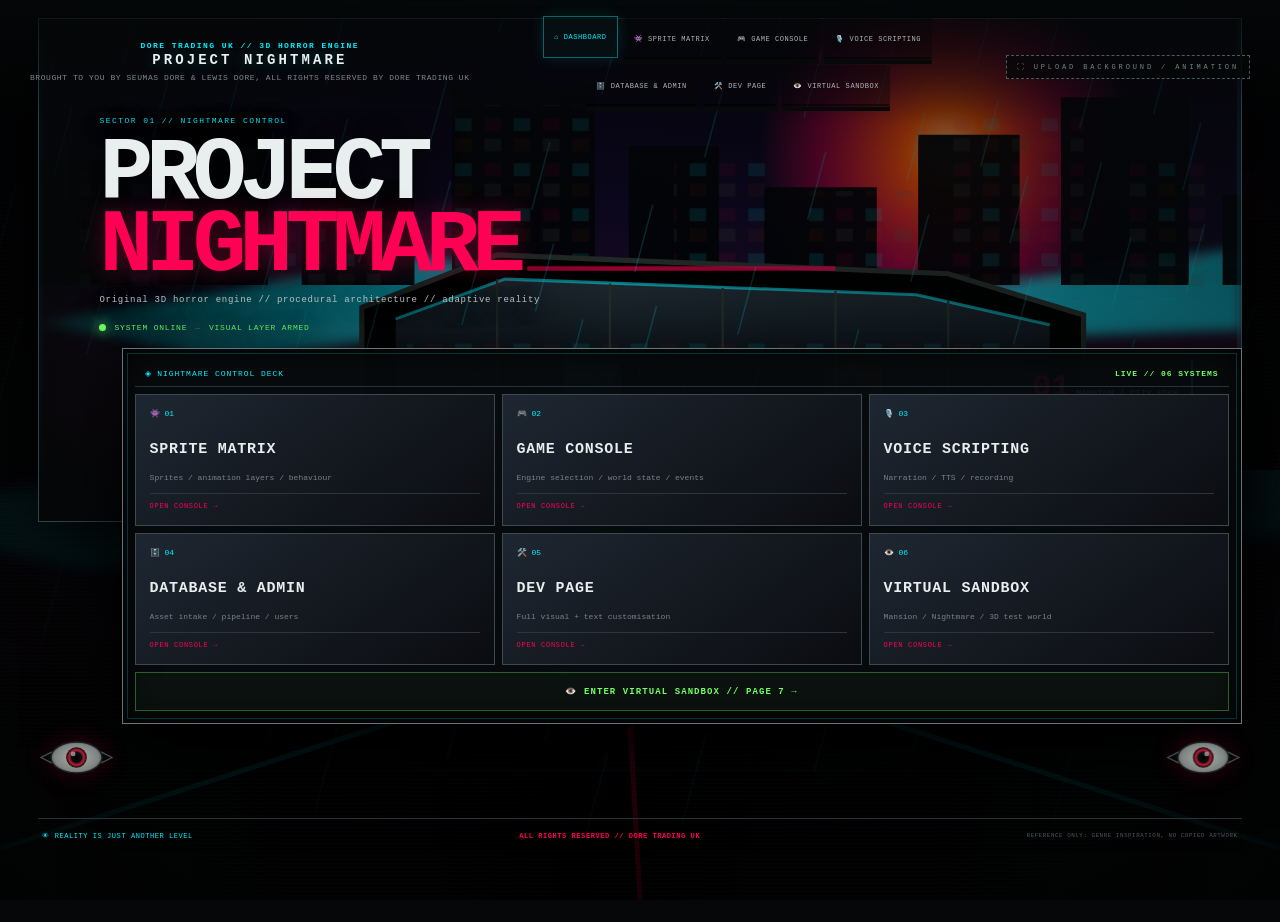
==== commit 84c794ca: "Apply locked Nightmare visual template" ====
--- a/index.html
+++ b/index.html
@@ -1 +1 @@
-<!doctype html><html lang="en-GB"><head><meta charset="utf-8"><meta name="viewport" content="width=device-width,initial-scale=1"><title>Project Nightmare</title><link rel="stylesheet" href="css/main.css"><link rel="stylesheet" href="css/nightmare.css"><link rel="stylesheet" href="css/dashboard.css"></head><body data-page="dashboard"><div id="app"></div><script type="module" src="js/app.js"></script></body></html>+<!doctype html><html lang="en-GB"><head><meta charset="utf-8"><meta name="viewport" content="width=device-width,initial-scale=1"><title>Project Nightmare</title><link rel="stylesheet" href="css/main.css"><link rel="stylesheet" href="css/nightmare.css"><link rel="stylesheet" href="css/dashboard.css"><link rel="stylesheet" href="css/nightmare-next.css"></head><body data-page="dashboard"><div id="app"></div><script type="module" src="js/app.js"></script></body></html>
--- a/css/nightmare-next.css
+++ b/css/nightmare-next.css
@@ -0,0 +1,20 @@
+/* PROJECT NIGHTMARE // LOCKED CINEMATIC UI LAYER */
+:root{--pn-void:#050708;--pn-slate:#1F2833;--pn-decay:#2C3531;--pn-olive:#4E5D4C;--pn-pink:#FF0055;--pn-teal:#00F0FF;--pn-violet:#8B00FF;--pn-orange:#FF5500;--pn-acid:#72ff62}
+*{box-sizing:border-box}body{margin:0;background:#050708;color:#e9eeee;font-family:Arial,Helvetica,sans-serif}
+.nightmare-shell{position:relative;min-height:100vh;isolation:isolate;overflow:hidden;background:#050708}.nightmare-shell:before{content:"";position:fixed;inset:0;z-index:-6;background:linear-gradient(#0003,#000b),url("../assets/backgrounds/project-nightmare-retrowave-city.svg") center/cover no-repeat;filter:saturate(.82) contrast(1.1)}.tool-shell:before{filter:saturate(.55) contrast(1.15) brightness(.58)}
+.pn-background{position:fixed;inset:0;z-index:-5;background:center/cover no-repeat;opacity:1}.pn-background video{width:100%;height:100%;object-fit:cover}.pn-background-shade{position:fixed;inset:0;z-index:-4;background:radial-gradient(ellipse at center,transparent 25%,#0009 100%),linear-gradient(90deg,#050708aa,transparent 45%,#050708aa);pointer-events:none}
+.pn-code-rain{position:fixed;inset:0;z-index:1;pointer-events:none;overflow:hidden;opacity:.34;mix-blend-mode:screen}.pn-code-rain span{position:absolute;top:-15vh;color:var(--pn-acid);font:700 9px/1.05 monospace;writing-mode:vertical-rl;text-shadow:0 0 8px currentColor;animation:pnRain linear infinite}.pn-code-rain span:nth-child(3n){color:var(--pn-red,var(--pn-pink))}.pn-code-rain span:nth-child(4n){color:var(--pn-teal)}
+.pn-jester-rain{position:fixed;z-index:2;left:50%;top:50%;width:min(18vw,220px);transform:translate(-50%,-50%);opacity:.13;filter:drop-shadow(0 0 18px var(--pn-pink));pointer-events:none;animation:pnJester 2.8s steps(4) infinite}.pn-jester-rain img{width:100%;image-rendering:pixelated}.pn-jester-rain i{position:absolute;inset:0;background:repeating-linear-gradient(0deg,transparent 0 5px,#00F0FF55 6px 7px);mix-blend-mode:screen}
+.pn-sentinel{position:fixed;z-index:12;width:clamp(58px,6vw,100px);opacity:.72;filter:drop-shadow(0 0 13px #FF005544);pointer-events:none}.pn-sentinel img{width:100%;transition:transform .08s linear}.pn-sentinel-left{left:3vw;bottom:13vh}.pn-sentinel-right{right:3vw;bottom:13vh;transform:scaleX(-1)}
+.nightmare-header{position:relative;z-index:20;padding:18px 3vw 10px;background:linear-gradient(#050708f2,#050708a8,transparent);border-bottom:1px solid #00F0FF18}.pn-brand{text-align:center}.pn-brand small{color:var(--pn-teal);font:700 8px monospace;letter-spacing:.18em}.pn-brand h1{margin:5px 0;color:#f5f7f7;font:900 clamp(22px,4vw,48px)/1 monospace;letter-spacing:-.05em;text-shadow:0 0 18px #00F0FF22}.pn-brand p{margin:5px 0 10px;color:#7d898c;font:8px monospace;letter-spacing:.07em}
+.nightmare-nav{display:flex;flex-wrap:wrap;justify-content:center;gap:6px}.nightmare-nav a{padding:9px 11px;text-decoration:none;color:#aeb8b9;background:#050708cc;border:1px solid #354348;font:700 8px monospace;letter-spacing:.07em;transition:.2s}.nightmare-nav a:hover,.nightmare-nav a.active{color:var(--pn-teal);border-color:#00F0FF;box-shadow:0 0 18px #00F0FF22,inset 0 0 15px #00F0FF09;transform:translateY(-2px)}
+.pn-background-upload{display:block;width:max-content;max-width:92vw;margin:8px auto 0;padding:7px 10px;color:#768386;background:#050708cc;border:1px dashed #4c5b5f;font:7px monospace;cursor:pointer}.pn-background-upload:hover{color:var(--pn-acid);border-color:var(--pn-acid)}.pn-background-upload input{display:none}
+#page-root{position:relative;z-index:5}.pn-dashboard-core{width:min(1480px,94vw);margin:2vh auto 70px}.pn-dashboard-art{height:min(56vh,650px);min-height:410px;position:relative;overflow:hidden;border:1px solid #344348;box-shadow:0 25px 80px #000,inset 0 0 80px #000;background:#080b0d}.pn-dashboard-art:before{content:"";position:absolute;inset:0;background:url("../assets/backgrounds/project-nightmare-retrowave-city.svg") center/cover;filter:saturate(.9) contrast(1.08)}.pn-art-overlay{position:absolute;inset:0;background:linear-gradient(90deg,#050708d9,transparent 48%,#05070877),linear-gradient(0deg,#050708,transparent 35%,#05070888);z-index:1}.pn-dashboard-copy{position:absolute;z-index:3;left:5%;top:18%;text-shadow:0 5px 30px #000}.pn-dashboard-copy>span{color:var(--pn-teal);font:8px monospace;letter-spacing:.18em}.pn-dashboard-copy h2{margin:12px 0;font:900 clamp(48px,7vw,105px)/.8 monospace;letter-spacing:-.08em}.pn-dashboard-copy h2 em{color:var(--pn-pink);font-style:normal;text-shadow:0 0 22px #FF005555}.pn-dashboard-copy p{color:#bbc4c5;font:9px monospace;letter-spacing:.08em}.pn-status{display:flex;gap:8px;align-items:center;color:var(--pn-acid);font:8px monospace;margin-top:18px}.pn-status i{width:7px;height:7px;border-radius:50%;background:var(--pn-acid);box-shadow:0 0 12px var(--pn-acid);animation:pnPulse 1.2s steps(2) infinite}.pn-status b{color:#5e6b6e}.pn-dashboard-readout{position:absolute;right:4%;bottom:12%;z-index:3;border-right:2px solid var(--pn-teal);padding:10px 12px;text-align:right;background:#05070899;color:#e7eded;font:9px monospace}.pn-dashboard-readout b{font-size:32px;color:var(--pn-pink)}.pn-dashboard-readout span{display:block;color:#647275;margin-top:5px}
+.pn-console-frame{margin:-80px auto 0;position:relative;z-index:8;width:min(1120px,90vw);padding:12px;background:#080b0deF;border:1px solid #697476;box-shadow:0 25px 70px #000,inset 0 0 35px #000}.pn-console-frame>header{display:flex;justify-content:space-between;padding:8px 10px;border-bottom:1px solid #263438;color:var(--pn-teal);font:8px monospace;letter-spacing:.12em}.pn-console-frame>header b{color:var(--pn-acid)}
+.pn-console-tabs{display:grid;grid-template-columns:repeat(3,1fr);gap:7px;padding-top:7px}.pn-console-tab{min-height:132px;padding:14px;display:flex;flex-direction:column;justify-content:space-between;text-decoration:none;color:#e8eded;background:linear-gradient(145deg,#1F2833f4,#0B0C10f7);border:1px solid #3c4a4e;position:relative;overflow:hidden;transition:.22s}.pn-console-tab:before{content:"";position:absolute;inset:0;background:linear-gradient(120deg,transparent 25%,#00F0FF18 50%,transparent 75%);transform:translateX(-120%);transition:.45s}.pn-console-tab:hover{transform:translateY(-5px) perspective(500px) rotateX(2deg);border-color:var(--pn-teal);box-shadow:0 0 26px #00F0FF22,0 14px 25px #000}.pn-console-tab:hover:before{transform:translateX(120%)}.pn-console-tab span,.pn-console-tab strong,.pn-console-tab small,.pn-console-tab b{position:relative}.pn-console-tab span{color:var(--pn-teal);font:8px monospace}.pn-console-tab strong{font:700 15px monospace;letter-spacing:.05em}.pn-console-tab small{color:#778487;font:8px monospace}.pn-console-tab b{padding-top:8px;border-top:1px solid #29363a;color:var(--pn-pink);font:7px monospace;letter-spacing:.1em}
+.pn-sandbox-launch{display:block;margin-top:7px;padding:13px;text-align:center;text-decoration:none;color:var(--pn-acid);border:1px solid #72ff6255;background:#72ff6208;font:800 9px monospace;letter-spacing:.12em;transition:.2s}.pn-sandbox-launch:hover{background:#72ff6214;box-shadow:0 0 20px #72ff6218}
+.pn-dashboard-core footer{display:flex;justify-content:space-between;gap:15px;padding:13px 4px;color:#657276;border-top:1px solid #263438;font:7px monospace;letter-spacing:.08em}.pn-dashboard-core footer span{color:var(--pn-teal)}.pn-dashboard-core footer b{color:var(--pn-pink)}.pn-dashboard-core footer small{color:#4f5b5e}
+.tool-shell #page-root{width:min(1400px,94vw);margin:0 auto 70px}.tool-shell .live-console,.tool-shell .asset-console,.tool-shell .console-grid{background:#050708d9;border:1px solid #253237;box-shadow:0 25px 70px #000,inset 0 0 50px #000;padding:18px}.tool-shell .module-launch{background:#080c0d;border-color:#354348}.tool-shell .console-panel{background:#070a0b;border-color:#354348}
+@keyframes pnRain{to{transform:translateY(125vh)}}@keyframes pnJester{50%{opacity:.22;transform:translate(-50%,-50%) scale(1.04) skewX(-2deg)}}@keyframes pnPulse{50%{opacity:.3;transform:scale(.7)}}
+@media(max-width:850px){.pn-console-tabs{grid-template-columns:repeat(2,1fr)}.pn-dashboard-art{min-height:480px}.pn-dashboard-copy{top:12%}.pn-dashboard-readout{bottom:22%}.pn-console-frame{margin:-55px auto 0}}
+@media(max-width:600px){.nightmare-header{padding:11px 10px}.pn-brand h1{font-size:24px}.pn-brand p{font-size:7px}.nightmare-nav a{font-size:7px;padding:7px}.pn-sentinel{width:54px;bottom:11vh}.pn-console-tabs{grid-template-columns:1fr}.pn-dashboard-art{height:570px}.pn-dashboard-copy{left:6%;top:10%}.pn-dashboard-copy h2{font-size:48px}.pn-dashboard-readout{left:6%;right:auto;bottom:26%;text-align:left;border-left:2px solid var(--pn-teal);border-right:0}.pn-console-frame{width:94vw;margin:-40px auto 0}.pn-dashboard-core footer{display:grid;grid-template-columns:1fr}.pn-code-rain{opacity:.22}.pn-jester-rain{width:110px}}
